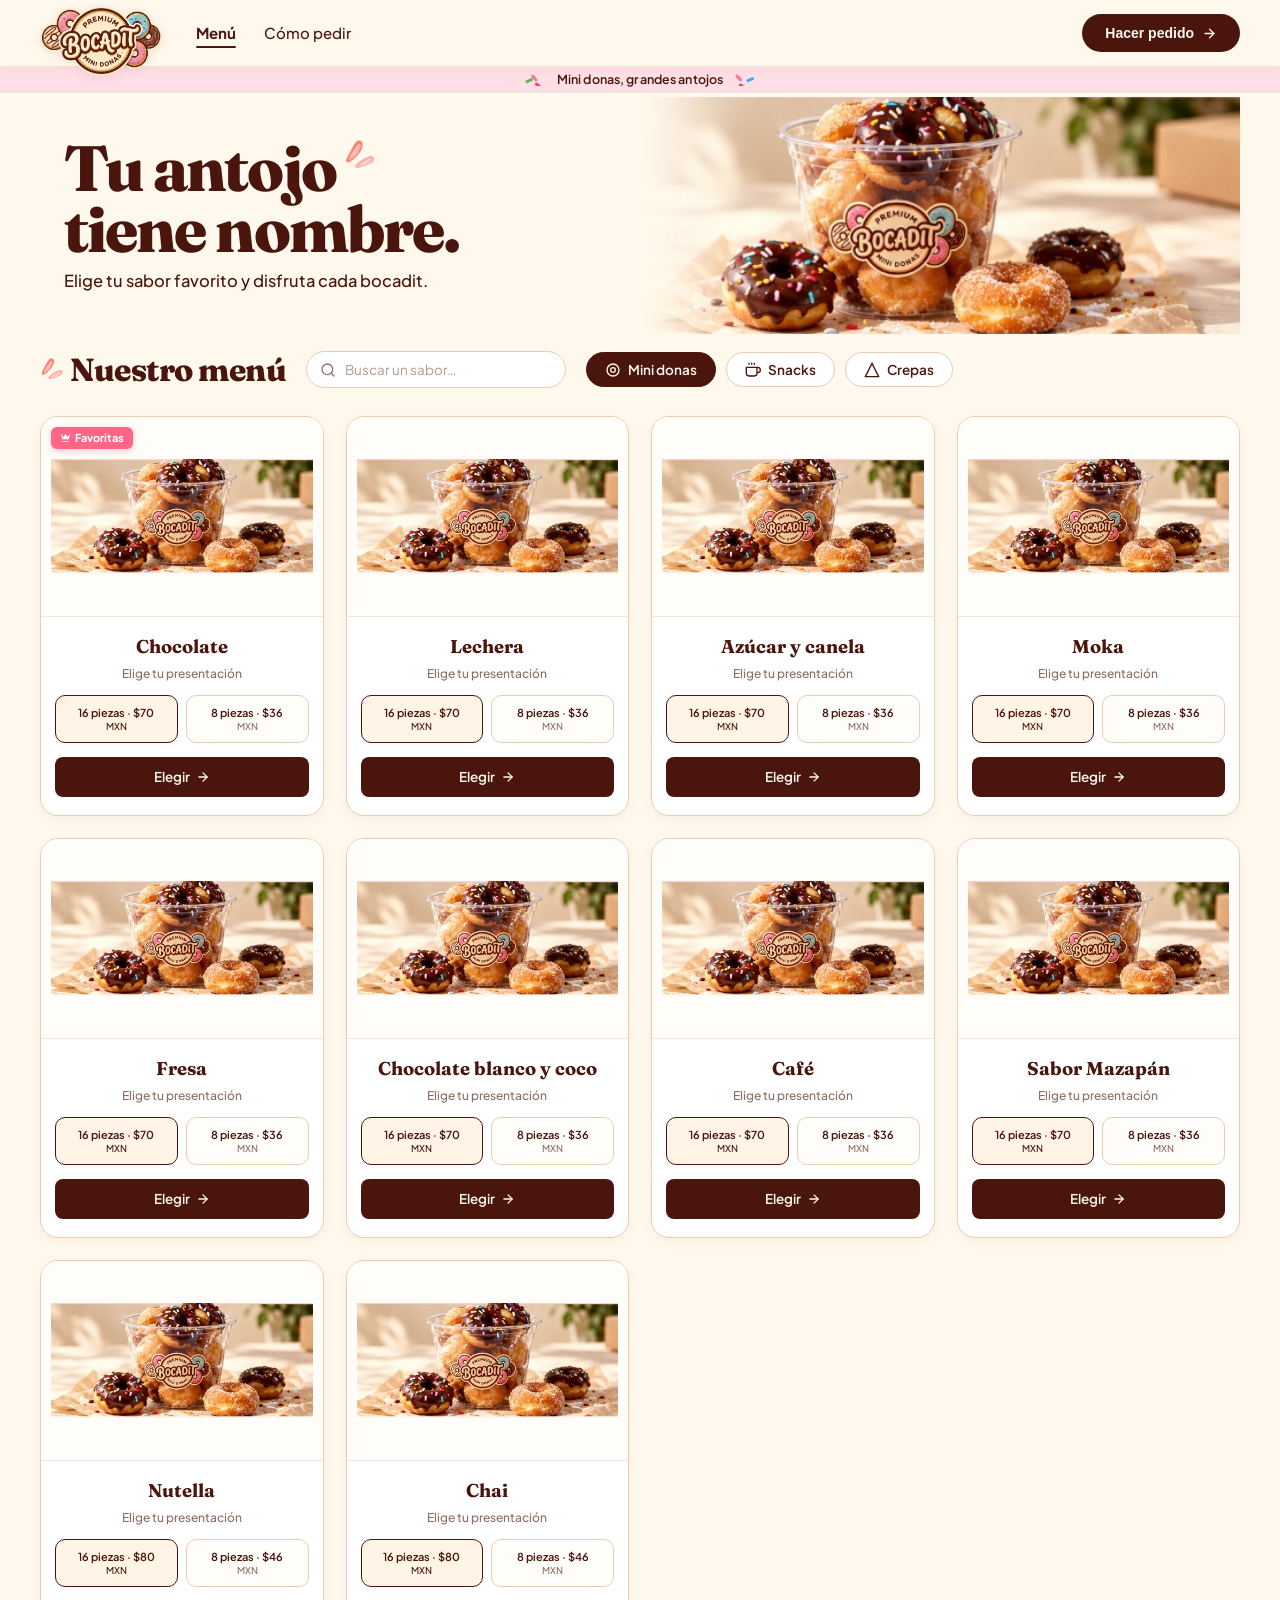
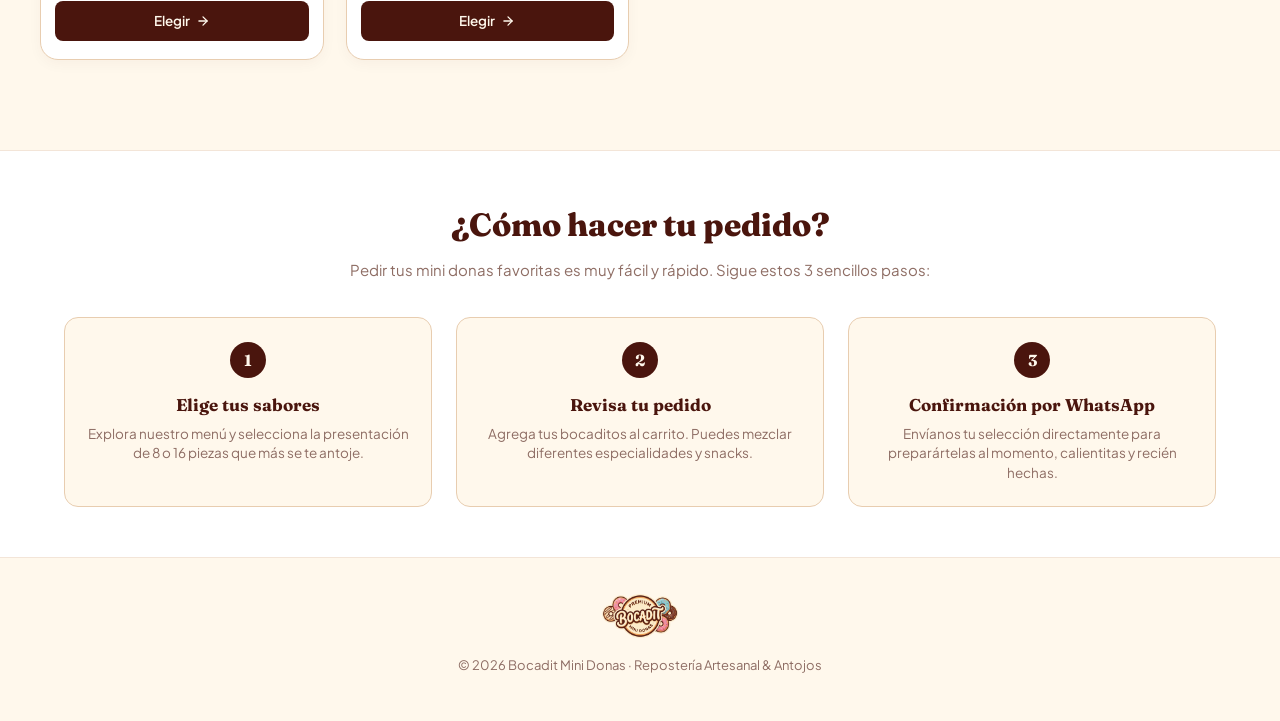
==== index.html @ f5a914d1 "feat(catalog): reducir $10 a todos los productos y agregar autocompletado de direccion GPS" ====
<!DOCTYPE html>
<html lang="es">
<head>
  <meta charset="UTF-8">
  <meta name="viewport" content="width=device-width, initial-scale=1.0">
  <title>Bocadit Mini Donas - Menú Oficial</title>
  <meta name="description" content="Menú oficial de Bocadit Mini Donas. Mini donas artesanales en presentaciones de 8 y 16 piezas, snacks y crepas.">
  <link rel="icon" type="image/png" href="assets/logo.png">

  <!-- Google Fonts: Fraunces (Warm, Rounded Serif) & Plus Jakarta Sans (Clean Modern UI) -->
  <link rel="preconnect" href="https://fonts.googleapis.com">
  <link rel="preconnect" href="https://fonts.gstatic.com" crossorigin>
  <link href="https://fonts.googleapis.com/css2?family=Fraunces:opsz,wght,SOFT@9..144,600..900,50..100&family=Plus+Jakarta+Sans:wght@400;500;600;700&display=swap" rel="stylesheet">

    <link rel="stylesheet" href="css/main.css">

</head>
<body>

  <!-- ENCABEZADO COMPACTO FIJO (STICKY) -->
  <header class="site-header">
    <div class="container header-main">
      <div class="header-left">
        <a href="#" class="logo-container" aria-label="Bocadit Mini Donas Inicio">
          <img src="assets/logo.png" alt="Bocadit Mini Donas" class="logo-img">
        </a>

        <nav class="nav-desktop" aria-label="Navegación principal">
          <ul class="nav-links">
            <li><a href="#menu" class="nav-link active">Menú</a></li>
            <li><a href="#como-pedir" class="nav-link">Cómo pedir</a></li>
          </ul>
        </nav>
      </div>

      <div class="header-actions">
        <button class="btn-order-cta" id="btnHeaderOrder" aria-label="Hacer pedido ahora">
          <span>Hacer pedido</span>
          <svg width="15" height="15" viewBox="0 0 24 24" fill="none" stroke="currentColor" stroke-width="2.2" stroke-linecap="round" stroke-linejoin="round"><line x1="5" y1="12" x2="19" y2="12"></line><polyline points="12 5 19 12 12 19"></polyline></svg>
        </button>
      </div>
    </div>
  </header>

  <!-- FRANJA ROSA DE ANUNCIO (Se desplaza con el contenido) -->
  <div class="announcement-bar" role="region" aria-label="Anuncio">
    <div class="container announcement-content">
      <svg class="sprinkles-svg" width="22" height="13" viewBox="0 0 22 13" fill="none" aria-hidden="true">
        <rect x="2" y="8" width="8" height="3" rx="1.5" transform="rotate(-25 2 8)" fill="#6CB258"/>
        <rect x="10" y="1" width="8" height="3" rx="1.5" transform="rotate(50 10 1)" fill="#F67794"/>
        <rect x="13" y="9" width="7" height="3" rx="1.5" transform="rotate(35 13 9)" fill="#EE4760"/>
      </svg>
      <span>Mini donas, grandes antojos</span>
      <svg class="sprinkles-svg" width="22" height="13" viewBox="0 0 22 13" fill="none" aria-hidden="true">
        <rect x="2" y="1" width="8" height="3" rx="1.5" transform="rotate(45 2 1)" fill="#F67794"/>
        <rect x="11" y="7" width="8" height="3" rx="1.5" transform="rotate(-25 11 7)" fill="#28BCEB"/>
        <rect x="5" y="10" width="7" height="3" rx="1.5" transform="rotate(35 5 10)" fill="#EE4760"/>
      </svg>
    </div>
  </div>

  <main>
    <!-- SECCIÓN PRINCIPAL (HERO) -->
    <section class="hero-section" aria-label="Presentación">
      <div class="hero-grid">
        <div class="hero-content">
          <div class="hero-title-group">
            <h1 class="hero-title">
              Tu antojo<img src="assets/petals.png" alt="" class="hero-petals-icon" aria-hidden="true"><br>tiene nombre.
            </h1>
          </div>
          <p class="hero-subtitle">Elige tu sabor favorito y disfruta cada bocadit.</p>
        </div>

        <div class="hero-visual">
          <img src="assets/hero_blended.png" alt="Vaso de Mini Donas Bocadit con cubierta y chispas" class="hero-img" loading="eager">
        </div>
      </div>
    </section>

    <!-- CATÁLOGO -->
    <section class="catalog-section container" id="menu" aria-label="Catálogo de productos">
      <div class="catalog-bar">
        <div class="catalog-heading-wrap">
          <img src="assets/petals.png" alt="" class="menu-petals-icon" aria-hidden="true">
          <h2 class="catalog-title">Nuestro menú</h2>
        </div>

        <div class="search-wrapper">
          <svg class="search-icon" viewBox="0 0 24 24" fill="none" stroke="currentColor" stroke-width="2" stroke-linecap="round" stroke-linejoin="round" aria-hidden="true">
            <circle cx="11" cy="11" r="8"></circle>
            <line x1="21" y1="21" x2="16.65" y2="16.65"></line>
          </svg>
          <input type="text" id="catalogSearch" class="search-input" placeholder="Buscar un sabor…" aria-label="Buscar un sabor">
        </div>

        <div class="category-pills" role="tablist" aria-label="Filtro de productos">
          <button class="cat-btn active" data-category="donas" role="tab" aria-selected="true">
            <svg viewBox="0 0 24 24" fill="none" stroke="currentColor"><circle cx="12" cy="12" r="9"></circle><circle cx="12" cy="12" r="3.5"></circle></svg>
            <span>Mini donas</span>
          </button>
          <button class="cat-btn" data-category="snacks" role="tab" aria-selected="false">
            <svg viewBox="0 0 24 24" fill="none" stroke="currentColor"><path d="M18 8h1a4 4 0 0 1 0 8h-1"></path><path d="M2 8h16v9a4 4 0 0 1-4 4H6a4 4 0 0 1-4-4V8z"></path><line x1="6" y1="1" x2="6" y2="4"></line><line x1="10" y1="1" x2="10" y2="4"></line><line x1="14" y1="1" x2="14" y2="4"></line></svg>
            <span>Snacks</span>
          </button>
          <button class="cat-btn" data-category="crepas" role="tab" aria-selected="false">
            <svg viewBox="0 0 24 24" fill="none" stroke="currentColor"><polygon points="12 2 2 22 22 22 12 2"></polygon></svg>
            <span>Crepas</span>
          </button>
        </div>
      </div>

      <!-- Cuadrícula de productos: 4 cols en desktop, 2 en tablet, 1 en mobile -->
      <div class="products-grid" id="productsGrid" role="region" aria-live="polite">
        <!-- Renderizado dinámicamente -->
      </div>

      <!-- Estado vacío -->
      <div class="empty-state" id="emptyState" role="status">
        <h3>No encontramos ese sabor</h3>
        <p>Prueba buscando con otra palabra o revisa nuestras categorías.</p>
      </div>
    </section>

    <!-- CÓMO PEDIR -->
    <section class="how-to-order-section" id="como-pedir">
      <div class="container">
        <h2 class="section-title-center">¿Cómo hacer tu pedido?</h2>
        <p class="section-subtitle-center">Pedir tus mini donas favoritas es muy fácil y rápido. Sigue estos 3 sencillos pasos:</p>

        <div class="steps-grid">
          <div class="step-card">
            <div class="step-number">1</div>
            <h3 class="step-title">Elige tus sabores</h3>
            <p class="step-desc">Explora nuestro menú y selecciona la presentación de 8 o 16 piezas que más se te antoje.</p>
          </div>
          <div class="step-card">
            <div class="step-number">2</div>
            <h3 class="step-title">Revisa tu pedido</h3>
            <p class="step-desc">Agrega tus bocaditos al carrito. Puedes mezclar diferentes especialidades y snacks.</p>
          </div>
          <div class="step-card">
            <div class="step-number">3</div>
            <h3 class="step-title">Confirmación por WhatsApp</h3>
            <p class="step-desc">Envíanos tu selección directamente para preparártelas al momento, calientitas y recién hechas.</p>
          </div>
        </div>
      </div>
    </section>
  </main>

  <!-- PIE DE PÁGINA -->
  <footer>
    <div class="container">
      <img src="assets/logo.png" alt="Bocadit Mini Donas" class="footer-logo">
      <p class="footer-meta">© 2026 Bocadit Mini Donas · Repostería Artesanal & Antojos</p>

    </div>
  </footer>

  <!-- BOTÓN FLOTANTE DE CARRITO -->
  <aside class="floating-cart-pill" id="floatingCartBtn" role="button" aria-label="Ver pedido actual">
    <svg width="18" height="18" viewBox="0 0 24 24" fill="none" stroke="currentColor" stroke-width="2.2"><circle cx="9" cy="21" r="1"></circle><circle cx="20" cy="21" r="1"></circle><path d="M1 1h4l2.68 13.39a2 2 0 0 0 2 1.61h9.72a2 2 0 0 0 2-1.61L23 6H6"></path></svg>
    <span>Ver pedido</span>
    <span class="cart-badge-count" id="cartCountBadge">0</span>
    <span id="cartTotalSummary">$0 MXN</span>
  </aside>

  <!-- PANEL DESLIZABLE DE PEDIDO (ORDER DRAWER) -->
  <div class="drawer-overlay" id="drawerOverlay" role="dialog" aria-modal="true" aria-labelledby="drawerTitle">
    <div class="order-drawer">
      <div class="drawer-header">
        <h3 class="drawer-title" id="drawerTitle">Tu pedido</h3>
        <button class="btn-close-drawer" id="btnCloseDrawer" aria-label="Cerrar pedido">&times;</button>
      </div>

      <div class="drawer-body">
        <div class="cart-items-list" id="cartItemsList">
          <!-- Items del carrito inyectados por JS -->
        </div>

        <!-- SECCIÓN DE MÉTODO DE ENTREGA Y COBERTURA (5 KM) -->
        <div class="delivery-card" id="deliveryCard">
          <div class="delivery-header">
            <span class="delivery-label">Forma de entrega:</span>
            <div class="delivery-toggle" role="tablist">
              <button class="delivery-toggle-btn active" id="btnMethodPickup" type="button" role="tab" aria-selected="true">
                <span>🏪 Recoger en tienda</span>
              </button>
              <button class="delivery-toggle-btn" id="btnMethodDelivery" type="button" role="tab" aria-selected="false">
                <span>🛵 A domicilio</span>
              </button>
            </div>
          </div>

          <!-- PANEL RECOGER EN TIENDA -->
          <div class="delivery-panel" id="panelPickup">
            <div class="pickup-info-box">
              <div class="pickup-pin-row">
                <svg width="16" height="16" viewBox="0 0 24 24" fill="none" stroke="currentColor" stroke-width="2"><path d="M21 10c0 7-9 13-9 13s-9-6-9-13a9 9 0 0 1 18 0z"></path><circle cx="12" cy="10" r="3"></circle></svg>
                <strong>Sucursal Bocadit Narvarte</strong>
              </div>
              <p class="pickup-address-text">Xochicalco 79, Narvarte Poniente, Benito Juárez, CDMX (CP 03020)</p>
              <span class="pickup-badge">Sin costo de envío · Preparado al momento</span>
            </div>
            <div class="form-group" style="margin-top: 6px;">
              <label for="pickupCustomerName" class="form-label">Tu nombre (quien recoge):</label>
              <input type="text" id="pickupCustomerName" class="form-input" placeholder="Ej. Ana Gómez">
            </div>
          </div>

          <!-- PANEL ENTREGA A DOMICILIO -->
          <div class="delivery-panel" id="panelDelivery" style="display: none;">
            <div class="coverage-rule-badge">
              <svg width="14" height="14" viewBox="0 0 24 24" fill="none" stroke="currentColor" stroke-width="2"><circle cx="12" cy="12" r="10"></circle><line x1="12" y1="8" x2="12" y2="12"></line><line x1="12" y1="16" x2="12.01" y2="16"></line></svg>
              <span>Cobertura de entrega directa: máximo <strong>5 km</strong> de sucursal</span>
            </div>

            <!-- APARTADO DE DIRECCIÓN DE ENTREGA (SIEMPRE VISIBLE EN A DOMICILIO) -->
            <div class="address-fields-group" id="addressFieldsGroup">
              <div class="address-group-header">
                <span class="address-group-title">
                  <svg width="15" height="15" viewBox="0 0 24 24" fill="none" stroke="currentColor" stroke-width="2.2"><path d="M21 10c0 7-9 13-9 13s-9-6-9-13a9 9 0 0 1 18 0z"></path><circle cx="12" cy="10" r="3"></circle></svg>
                  Apartado de Dirección de Entrega
                </span>
              </div>
              <p class="address-helper-note">Completa tus datos para que el repartidor lleve tu pedido directo a tu puerta:</p>

              <div class="form-group">
                <label for="deliveryCustomerName" class="form-label">Nombre de quien recibe *:</label>
                <input type="text" id="deliveryCustomerName" class="form-input" placeholder="Ej. Carlos Mendoza">
              </div>

              <div class="form-group">
                <label for="deliveryStreet" class="form-label">Calle y Número (Ext. e Int.) *:</label>
                <input type="text" id="deliveryStreet" class="form-input" placeholder="Ej. Morena 230, Int. 302">
              </div>

              <div class="validation-tabs" style="margin-top: 4px;">
                <label class="form-label">Código Postal (para validar cobertura 5 km) *:</label>
                <div class="cp-input-group">
                  <input type="text" id="inputPostalCode" class="form-input cp-input" placeholder="C.P. (Ej. 03020)" maxlength="5" inputmode="numeric">
                  <button type="button" class="btn-validate-cp" id="btnValidateCP">Validar C.P.</button>
                </div>
                <div class="val-actions-row">
                  <button type="button" class="btn-gps-locate" id="btnDetectGps">
                    <svg width="15" height="15" viewBox="0 0 24 24" fill="none" stroke="currentColor" stroke-width="2.2"><path d="M12 2v20M2 12h20"/><circle cx="12" cy="12" r="7"/><circle cx="12" cy="12" r="2"/></svg>
                    <span id="btnGpsText">O usar mi ubicación actual (GPS)</span>
                  </button>
                </div>
              </div>

              <!-- RESULTADO DE COBERTURA -->
              <div class="coverage-status-alert" id="coverageStatusAlert" style="display: none;"></div>

              <div class="form-group">
                <label for="deliveryColonia" class="form-label">Colonia y Alcaldía *:</label>
                <input type="text" id="deliveryColonia" class="form-input" placeholder="Ej. Narvarte Poniente, Benito Juárez">
              </div>

              <div class="form-group">
                <label for="deliveryReference" class="form-label">Referencias de entrega (opcional):</label>
                <input type="text" id="deliveryReference" class="form-input" placeholder="Ej. Portón café, frente al parque, timbre 302">
              </div>
            </div>
          </div>
        </div>
      </div>

      <div class="drawer-footer">
        <div class="drawer-total-row">
          <span class="drawer-total-label">Total a pagar:</span>
          <span class="drawer-total-val" id="drawerTotalText">$0 MXN</span>
        </div>
        <a href="#" class="btn-whatsapp-order" id="btnSendWhatsApp" target="_blank" rel="noopener">
          <svg width="20" height="20" viewBox="0 0 24 24" fill="currentColor"><path d="M.057 24l1.687-6.163c-1.041-1.804-1.588-3.849-1.587-5.946.003-6.556 5.338-11.891 11.893-11.891 3.181.001 6.167 1.24 8.413 3.488 2.245 2.248 3.481 5.236 3.48 8.414-.003 6.557-5.338 11.892-11.893 11.892-1.99-.001-3.951-.5-5.688-1.448l-6.305 1.654zm6.597-3.807c1.676.995 3.276 1.591 5.392 1.592 5.448 0 9.886-4.434 9.889-9.885.002-5.462-4.415-9.89-9.881-9.892-5.452 0-9.887 4.434-9.889 9.884-.001 2.225.651 3.891 1.746 5.634l-.999 3.648 3.742-.981zm11.387-5.464c-.074-.124-.272-.198-.57-.347-.297-.149-1.758-.868-2.031-.967-.272-.099-.47-.149-.669.149-.198.297-.768.967-.941 1.165-.173.198-.347.223-.644.074-.297-.149-1.255-.462-2.39-1.475-.883-.788-1.48-1.761-1.653-2.059-.173-.297-.018-.458.13-.606.134-.133.297-.347.446-.521.151-.172.2-.296.3-.495.099-.198.05-.372-.025-.521-.075-.148-.669-1.611-.916-2.206-.242-.579-.487-.501-.669-.51l-.57-.01c-.198 0-.52.074-.792.372s-1.04 1.016-1.04 2.479 1.065 2.876 1.213 3.074c.149.198 2.095 3.2 5.076 4.487.709.306 1.263.489 1.694.626.712.226 1.36.194 1.872.118.571-.085 1.758-.719 2.006-1.413.248-.695.248-1.29.173-1.414z"/></svg>
          <span>Confirmar por WhatsApp</span>
        </a>
      </div>
    </div>
  </div>

  <!-- MODAL DE HERRAMIENTAS ADMINISTRATIVAS -->
  <div class="admin-modal" id="adminModal" role="dialog" aria-modal="true" aria-labelledby="adminTitle">
    <div class="admin-box">
      <div class="admin-header">
        <h3 id="adminTitle" style="font-family:'Fraunces', serif; font-size:18px;">Herramientas Administrativas de Bocadit</h3>
        <button class="btn-close-drawer" id="btnCloseAdmin">&times;</button>
      </div>
      <div class="admin-body">
        <div class="admin-tools-row">
          <button class="btn-admin-tool" id="btnAdminCopy">
            <svg width="14" height="14" viewBox="0 0 24 24" fill="none" stroke="currentColor"><rect x="9" y="9" width="13" height="13" rx="2"/><path d="M5 15H4a2 2 0 0 1-2-2V4a2 2 0 0 1 2-2h9a2 2 0 0 1 2 2v1"/></svg>
            Copiar Lista de Precios
          </button>
          <button class="btn-admin-tool" id="btnAdminCSV">
            <svg width="14" height="14" viewBox="0 0 24 24" fill="none" stroke="currentColor"><path d="M21 15v4a2 2 0 0 1-2 2H5a2 2 0 0 1-2-2v-4"/><polyline points="7 10 12 15 17 10"/><line x1="12" y1="15" x2="12" y2="3"/></svg>
            Exportar CSV
          </button>
        </div>
        <table class="admin-table">
          <thead>
            <tr>
              <th>ID</th>
              <th>Producto</th>
              <th>Categoría</th>
              <th>Presentaciones</th>
              <th>Precios Oficiales</th>
            </tr>
          </thead>
          <tbody id="adminTableBody">
            <!-- Rellenado por JS -->
          </tbody>
        </table>
      </div>
    </div>
  </div>

    <script type="module" src="js/app.js"></script>

</body>
</html>
---- css/main.css ----
/**
 * Bocadit Mini Donas - Master Stylesheet
 * Arquitectura Modular desacoplada bajo SRP
 */
@import 'variables.css';
@import 'base.css';
@import 'header.css';
@import 'hero.css';
@import 'catalog.css';
@import 'how-to-order.css';
@import 'footer.css';
@import 'drawer.css';
@import 'delivery.css';
@import 'admin.css';
@import 'responsive.css';
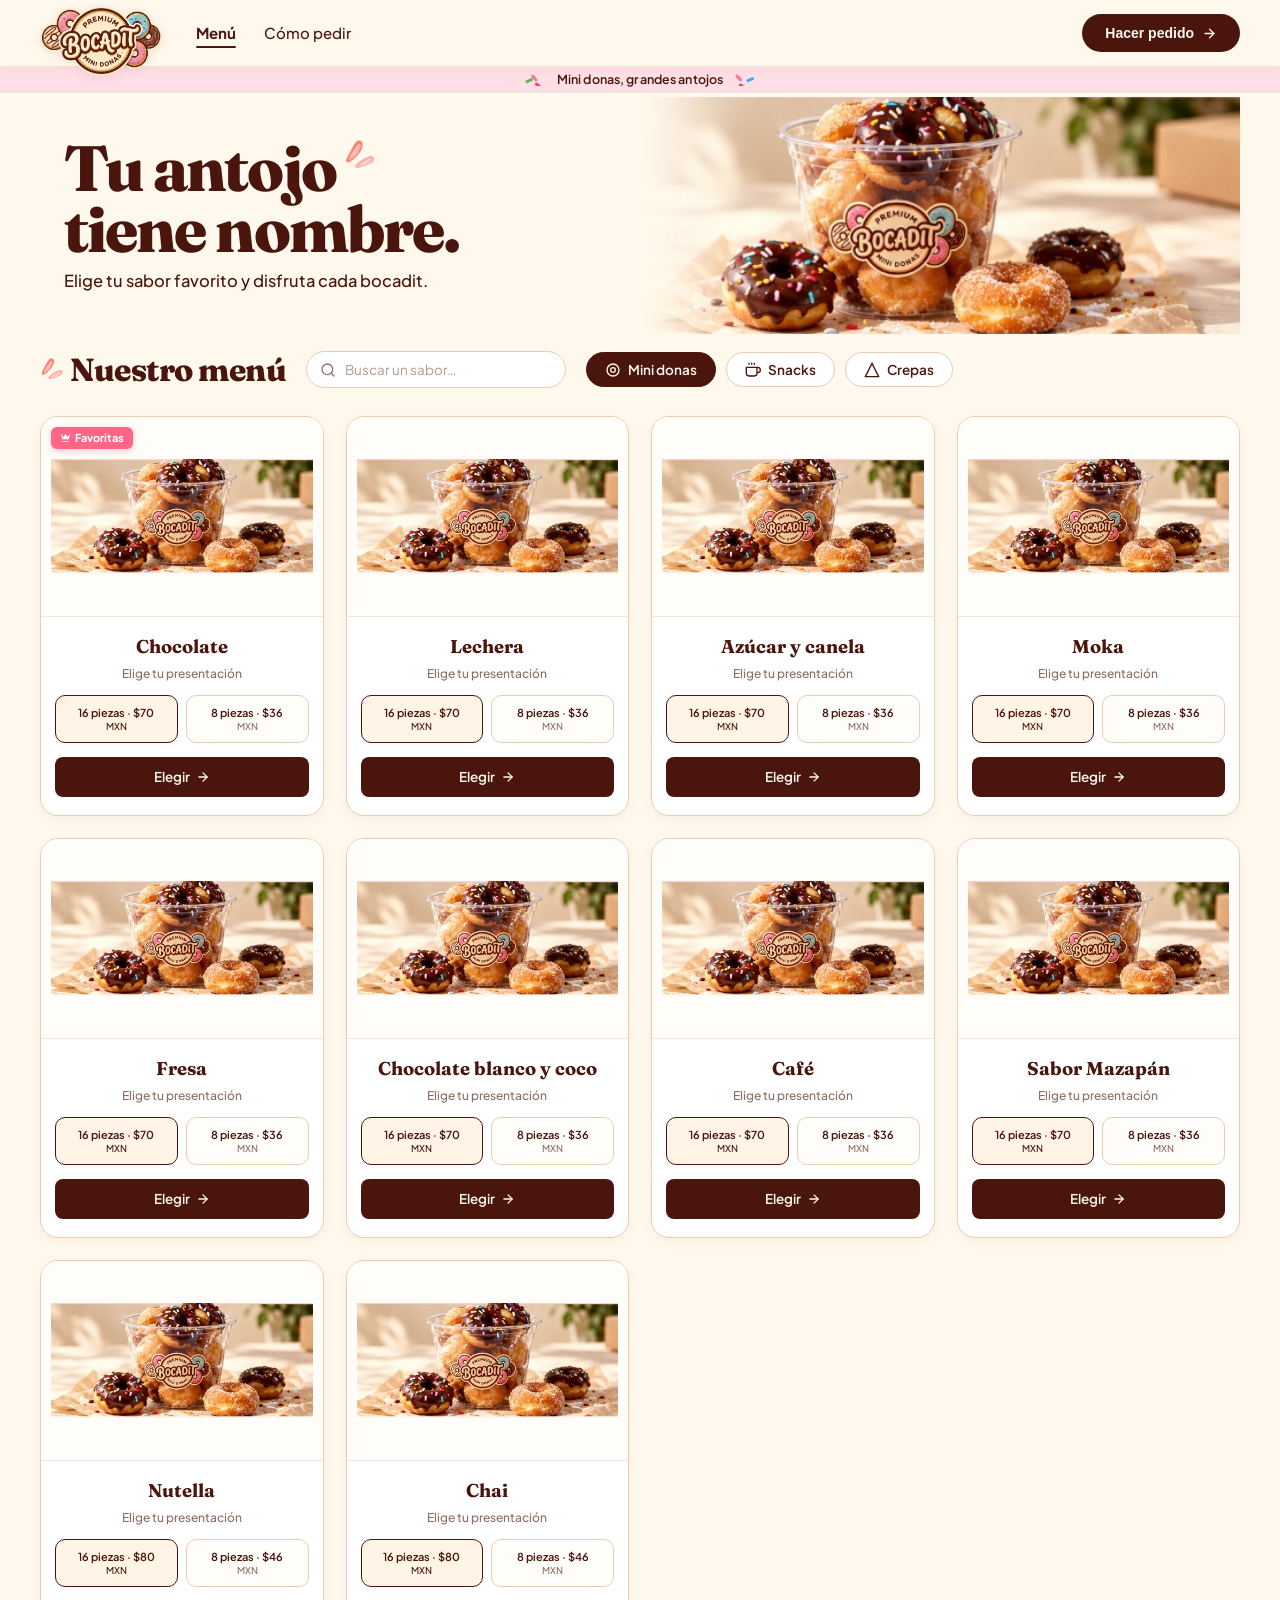
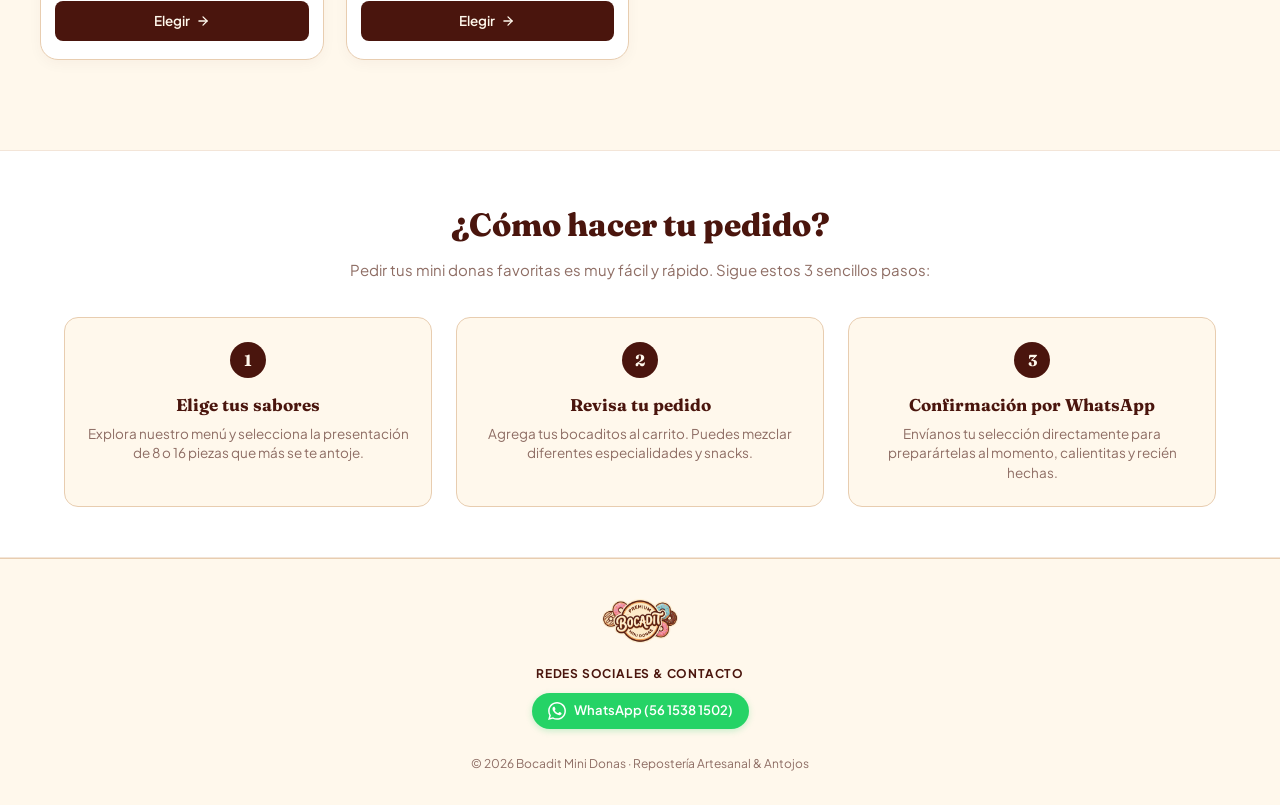
==== commit 5537e99c: "feat(footer): agregar seccion de redes sociales y contacto con enlace directo a WhatsApp" ====
--- a/index.html
+++ b/index.html
@@ -6,6 +6,25 @@
   <title>Bocadit Mini Donas - Menú Oficial</title>
   <meta name="description" content="Menú oficial de Bocadit Mini Donas. Mini donas artesanales en presentaciones de 8 y 16 piezas, snacks y crepas.">
   <link rel="icon" type="image/png" href="assets/logo.png">
+
+  <!-- Open Graph / Redes Sociales (Facebook, WhatsApp, Instagram) -->
+  <meta property="og:type" content="website">
+  <meta property="og:url" content="https://bocadit.web.app/">
+  <meta property="og:site_name" content="Bocadit Mini Donas">
+  <meta property="og:title" content="Bocadit Mini Donas - Menú Oficial">
+  <meta property="og:description" content="Mini donas artesanales recién hechas, snacks y crepas. Consulta nuestro menú oficial y pide directo a domicilio o para recoger.">
+  <meta property="og:image" content="https://bocadit.web.app/assets/og-image.jpg">
+  <meta property="og:image:secure_url" content="https://bocadit.web.app/assets/og-image.jpg">
+  <meta property="og:image:type" content="image/jpeg">
+  <meta property="og:image:width" content="1200">
+  <meta property="og:image:height" content="630">
+  <meta property="og:image:alt" content="Logotipo Oficial Bocadit Mini Donas">
+
+  <!-- Twitter / X Card -->
+  <meta name="twitter:card" content="summary_large_image">
+  <meta name="twitter:title" content="Bocadit Mini Donas - Menú Oficial">
+  <meta name="twitter:description" content="Mini donas artesanales recién hechas, snacks y crepas. Consulta nuestro menú oficial y pide directo a domicilio o para recoger.">
+  <meta name="twitter:image" content="https://bocadit.web.app/assets/og-image.jpg">
 
   <!-- Google Fonts: Fraunces (Warm, Rounded Serif) & Plus Jakarta Sans (Clean Modern UI) -->
   <link rel="preconnect" href="https://fonts.googleapis.com">
@@ -151,10 +170,21 @@
 
   <!-- PIE DE PÁGINA -->
   <footer>
-    <div class="container">
+    <div class="container footer-content">
       <img src="assets/logo.png" alt="Bocadit Mini Donas" class="footer-logo">
+      
+      <!-- REDES SOCIALES Y CONTACTO -->
+      <div class="footer-social-section">
+        <span class="footer-social-heading">Redes Sociales & Contacto</span>
+        <div class="footer-social-links">
+          <a href="https://wa.me/525615381502?text=Hola%20Bocadit%2C%20me%20gustar%C3%ADa%20hacer%20una%20consulta" class="footer-social-btn footer-whatsapp-btn" target="_blank" rel="noopener noreferrer" aria-label="Escríbenos por WhatsApp">
+            <svg width="18" height="18" viewBox="0 0 24 24" fill="currentColor" aria-hidden="true"><path d="M.057 24l1.687-6.163c-1.041-1.804-1.588-3.849-1.587-5.946.003-6.556 5.338-11.891 11.893-11.891 3.181.001 6.167 1.24 8.413 3.488 2.245 2.248 3.481 5.236 3.48 8.414-.003 6.557-5.338 11.892-11.893 11.892-1.99-.001-3.951-.5-5.688-1.448l-6.305 1.654zm6.597-3.807c1.676.995 3.276 1.591 5.392 1.592 5.448 0 9.886-4.434 9.889-9.885.002-5.462-4.415-9.89-9.881-9.892-5.452 0-9.887 4.434-9.889 9.884-.001 2.225.651 3.891 1.746 5.634l-.999 3.648 3.742-.981zm11.387-5.464c-.074-.124-.272-.198-.57-.347-.297-.149-1.758-.868-2.031-.967-.272-.099-.47-.149-.669.149-.198.297-.768.967-.941 1.165-.173.198-.347.223-.644.074-.297-.149-1.255-.462-2.39-1.475-.883-.788-1.48-1.761-1.653-2.059-.173-.297-.018-.458.13-.606.134-.133.297-.347.446-.521.151-.172.2-.296.3-.495.099-.198.05-.372-.025-.521-.075-.148-.669-1.611-.916-2.206-.242-.579-.487-.501-.669-.51l-.57-.01c-.198 0-.52.074-.792.372s-1.04 1.016-1.04 2.479 1.065 2.876 1.213 3.074c.149.198 2.095 3.2 5.076 4.487.709.306 1.263.489 1.694.626.712.226 1.36.194 1.872.118.571-.085 1.758-.719 2.006-1.413.248-.695.248-1.29.173-1.414z"/></svg>
+            <span>WhatsApp (56 1538 1502)</span>
+          </a>
+        </div>
+      </div>
+
       <p class="footer-meta">© 2026 Bocadit Mini Donas · Repostería Artesanal & Antojos</p>
-
     </div>
   </footer>
 
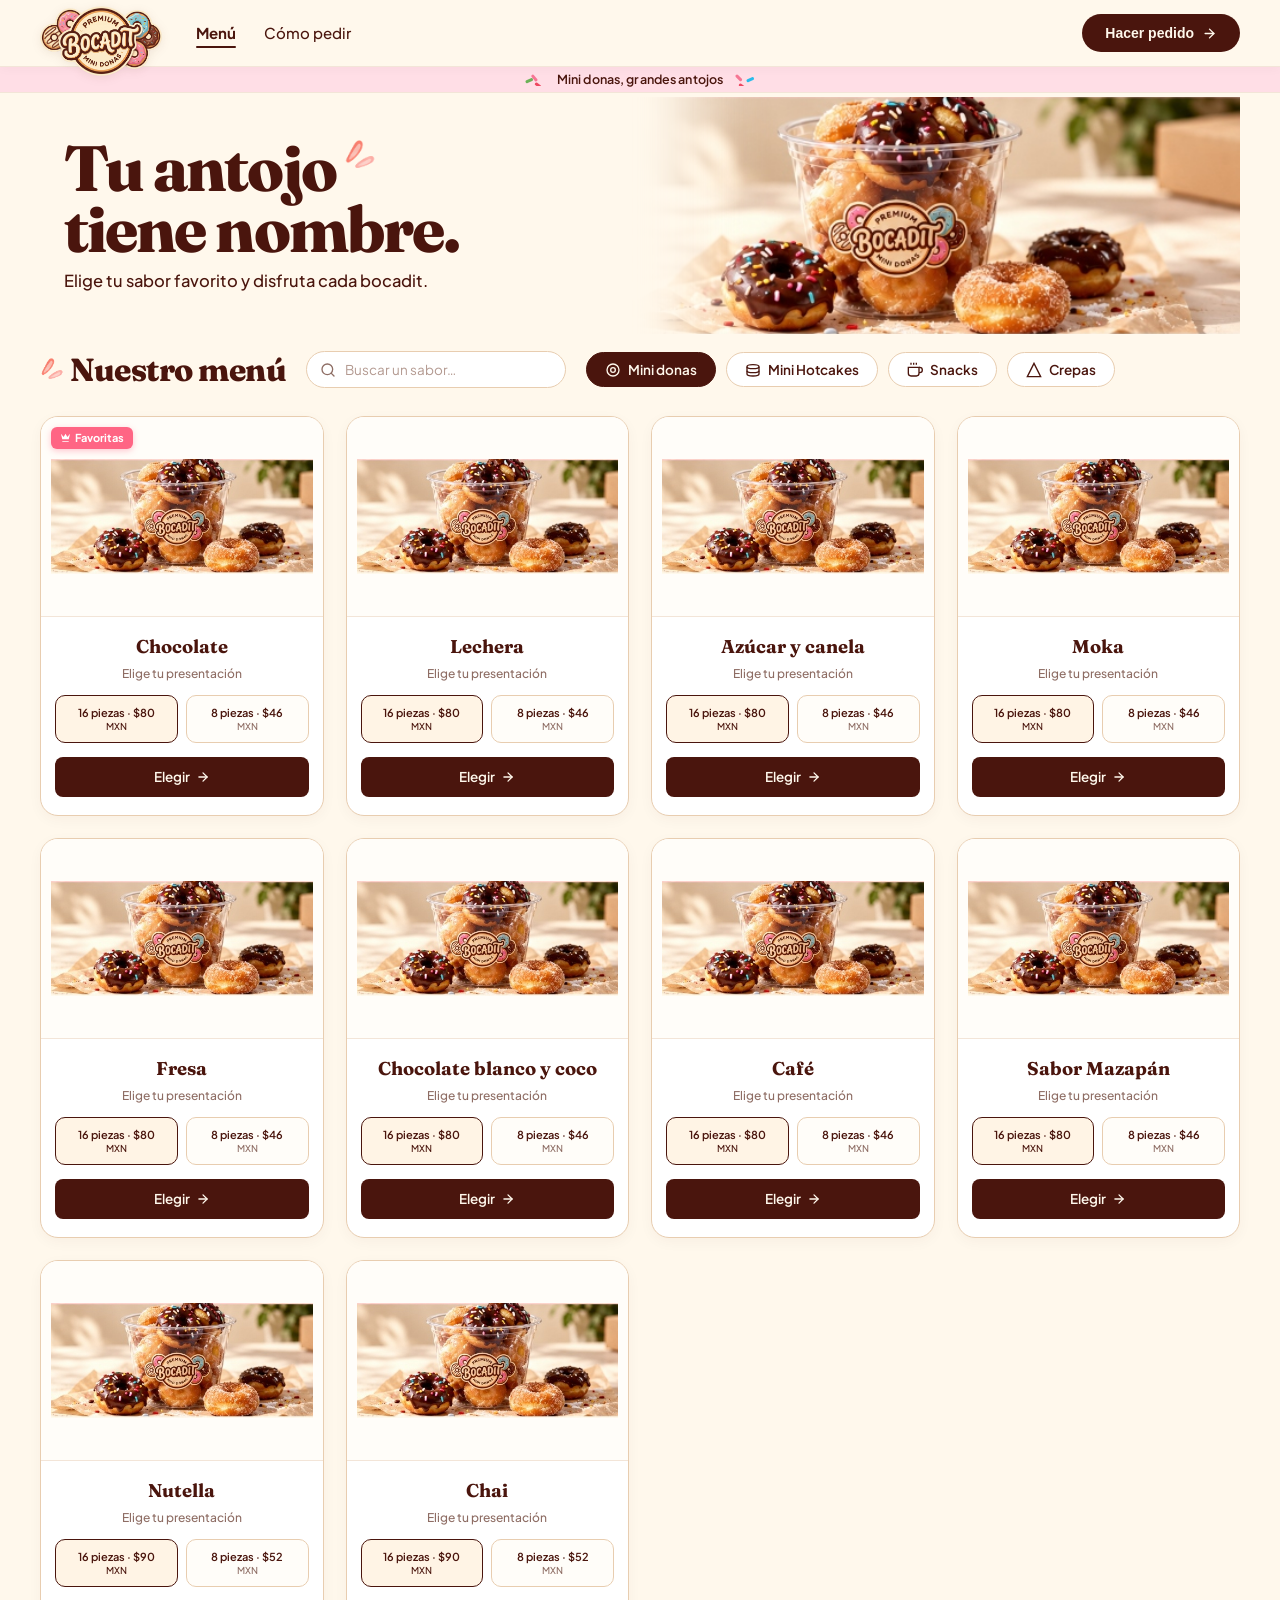
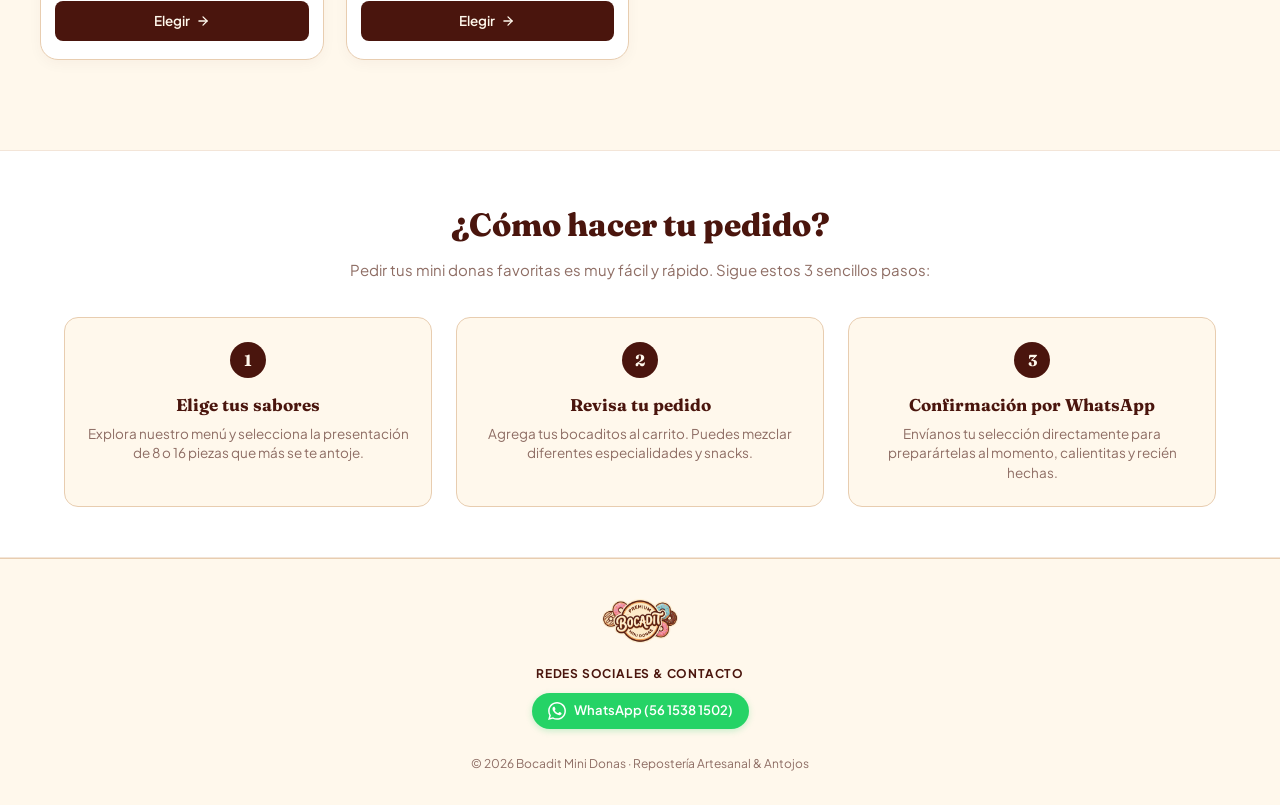
==== commit c169e624: "feat(catalog): agregar Mini Hotcakes, nuevo pricing y regla de envio gratis desde" ====
--- a/index.html
+++ b/index.html
@@ -118,6 +118,10 @@
             <svg viewBox="0 0 24 24" fill="none" stroke="currentColor"><circle cx="12" cy="12" r="9"></circle><circle cx="12" cy="12" r="3.5"></circle></svg>
             <span>Mini donas</span>
           </button>
+          <button class="cat-btn" data-category="hotcakes" role="tab" aria-selected="false">
+            <svg viewBox="0 0 24 24" fill="none" stroke="currentColor"><ellipse cx="12" cy="7" rx="9" ry="3"></ellipse><path d="M3 7v6c0 1.66 4 3 9 3s9-1.34 9-3V7"></path><path d="M3 13v5c0 1.66 4 3 9 3s9-1.34 9-3v-5"></path></svg>
+            <span>Mini Hotcakes</span>
+          </button>
           <button class="cat-btn" data-category="snacks" role="tab" aria-selected="false">
             <svg viewBox="0 0 24 24" fill="none" stroke="currentColor"><path d="M18 8h1a4 4 0 0 1 0 8h-1"></path><path d="M2 8h16v9a4 4 0 0 1-4 4H6a4 4 0 0 1-4-4V8z"></path><line x1="6" y1="1" x2="6" y2="4"></line><line x1="10" y1="1" x2="10" y2="4"></line><line x1="14" y1="1" x2="14" y2="4"></line></svg>
             <span>Snacks</span>
@@ -243,8 +247,9 @@
           <div class="delivery-panel" id="panelDelivery" style="display: none;">
             <div class="coverage-rule-badge">
               <svg width="14" height="14" viewBox="0 0 24 24" fill="none" stroke="currentColor" stroke-width="2"><circle cx="12" cy="12" r="10"></circle><line x1="12" y1="8" x2="12" y2="12"></line><line x1="12" y1="16" x2="12.01" y2="16"></line></svg>
-              <span>Cobertura de entrega directa: máximo <strong>5 km</strong> de sucursal</span>
-            </div>
+              <span>🛵 <strong>Envío GRATIS</strong> a partir de <strong>$80 MXN</strong> de compra (hasta 5 km)</span>
+            </div>
+            <div class="free-delivery-status" id="freeDeliveryStatus"></div>
 
             <!-- APARTADO DE DIRECCIÓN DE ENTREGA (SIEMPRE VISIBLE EN A DOMICILIO) -->
             <div class="address-fields-group" id="addressFieldsGroup">
